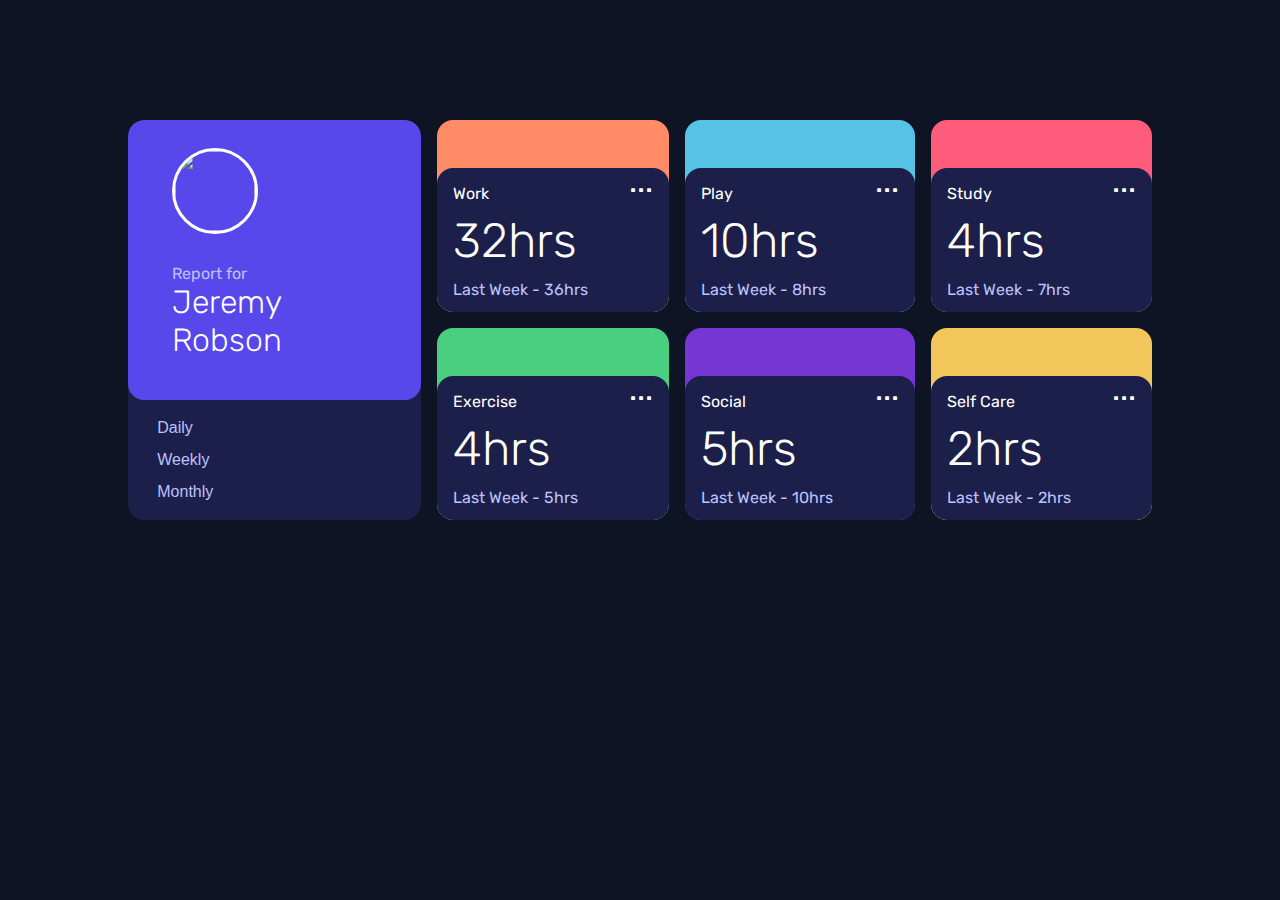
==== index.html @ c0d8f6fe "Add files via upload" ====
<!DOCTYPE html>
<html lang="en">
<head>
    <meta charset="UTF-8">
    <meta http-equiv="X-UA-Compatible" content="IE=edge">
    <meta name="viewport" content="width=device-width, initial-scale=1.0">
    <title>Time Tracking Data</title>
    <link rel="stylesheet" href="index.css">
    <link rel="preconnect" href="https://fonts.googleapis.com">
<link rel="preconnect" href="https://fonts.gstatic.com" crossorigin>
<link href="https://fonts.googleapis.com/css2?family=Rubik:wght@300;400;500&display=swap" rel="stylesheet"> 
</head>
<body>
    <main>
      <section>
        <div id="inner_details">
            <div class="details">
                <img src="images/image-jeremy.png" alt="">
                <div class="name">Report for<br><h1>Jeremy Robson</h1></div>
            </div>
        </div>
        <div class="calendar">
            <div class="inner_calendar">
            <button id="daily">Daily</button><br><button id="weekly">Weekly</button><br><button id="monthly">Monthly</button>
            </div>
        </div>
      </section>
        <section ><article>
            <div class="classes_container">
                <div id="class_one" class="classes">Work</div><div class="dots">...</div>
            </div>
            <div class="times">32hrs</div>
            <div class="previous_time">Last Week - 36hrs</div>
        </article></section>
        <section ><article>
            <div class="classes_container">
                <div id="class_two" class="classes">Play</div><div class="dots">...</div>
            </div>
            <div class="times">10hrs</div>
            <div class="previous_time">Last Week - 8hrs</div>
        </article></section>
        <section ><article>
            <div class="classes_container">
                <div id="class_three" class="classes">Study</div><div class="dots">...</div>
            </div>
            <div class="times">4hrs</div>
            <div class="previous_time">Last Week - 7hrs</div>
        </article></section>
        <section ><article>
            <div class="classes_container">
                <div id="class_four" class="classes">Exercise</div><div class="dots">...</div>
            </div>
            <div class="times">4hrs</div>
            <div class="previous_time">Last Week - 5hrs</div>
        </article></section>
        <section ><article>
             <div class="classes_container">
                <div id="class_five" class="classes">Social</div><div class="dots">...</div>
            </div>
            <div class="times">5hrs</div>
            <div class="previous_time">Last Week - 10hrs</div>
        </article></section>
        <section ><article>
            <div class="classes_container">
                <div id="class_six" class="classes">Self Care</div><div class="dots">...</div>
            </div>
            <div class="times">2hrs</div>
            <div class="previous_time">Last Week - 2hrs</div>
        </article></section>
        
    </main>
    

    <script src="index.js"></script>
</body>
</html>
---- index.css ----
*{
    margin:0;
    padding:0;
}

body{
    height:30rem;
    width:100%;
    background:hsl(226, 43%, 10%);
    display:flex;
    justify-content: center;
    align-items: center;
    font-family: 'Rubik', sans-serif;
}

main{
    height:25rem;
    width:80%;
    background: rgba(255, 0, 0, 0);
    translate:0 5rem 0;
    display:grid;
    grid-template-areas:
    
    "one two three four"
    "one five six seven";

    gap:1rem;
   
}

main section:nth-child(n){
    overflow: hidden;
   }

/* main child sections */

main section:nth-child(1){
    background:hsl(235, 46%, 20%);
    grid-area:one;
    display:grid;
    grid-template-rows: 70% 30%;
    border-radius: 1rem;
}

main section:nth-child(2){
background:hsl(15, 100%, 70%);;
grid-area:two;
background-image:url(images/icon-work.svg);
background-repeat: no-repeat;
background-position: right  top ;
border-radius: 1rem;
    display:flex;
    align-items: flex-end;
}

main section:nth-child(3){
    background:hsl(195, 74%, 62%);
    grid-area:three;
    background-image:url(images/icon-play.svg);
    background-repeat: no-repeat;
    background-position: right  top ;
    border-radius: 1rem;
    display:flex;
    align-items: flex-end;
}

main section:nth-child(4){
    background:hsl(348, 100%, 68%);
    grid-area:four;
    background-image:url(images/icon-study.svg);
    background-repeat: no-repeat;
    background-position: right  top ;
    border-radius: 1rem;
    display:flex;
    align-items: flex-end;
}

main section:nth-child(5){
    background:hsl(145, 58%, 55%);
    grid-area:five;
    background-image:url(images/icon-exercise.svg);
    background-repeat: no-repeat;
    background-position: right  top ;
    border-radius: 1rem;
    display:flex;
    align-items: flex-end;
}

main section:nth-child(6){
    background:hsl(264, 64%, 52%);
    grid-area:six;
    background-image:url(images/icon-social.svg);
    background-repeat: no-repeat;
    background-position: right  top ;
    border-radius: 1rem;
    display:flex;
    align-items: flex-end;

}

main section:nth-child(7){
    background:hsl(43, 84%, 65%);
    grid-area:seven;
    background-image:url(images/icon-self-care.svg);
    background-repeat: no-repeat;
    background-position:right   top ;
    border-radius: 1rem;
    display:flex;
    align-items: flex-end;
}

/*main child articles */
main section article:nth-child(n){
height:75%;
width:100%;
background:  hsl(235, 46%, 20%);
border-radius: 1rem;
z-index: 99;
display:grid;
}
.details{
    height:80%;
    width: 70%;
    background: none;
    display:grid;
    gap:1rem;
}
#inner_details{
    background: hsl(246, 80%, 60%);
    display:flex;
    justify-content: center;
    align-items: center;
    border-radius: 1rem;
    color:white;
   
}
/*images*/

img{
    width:5rem;
    height:5rem;
    border-style:solid;
    border-radius: 50%;
}

/*styling*/
h1{
    font-size:2rem;
    font-weight: 300;
    color:white;
}
.name{
    color:hsl(236, 100%, 87%);
}
.calendar{
    background:none;
    display:flex;
    align-items: center;
    justify-content: center;
}

.inner_calendar{
    background:none;
    line-height:2rem;
    width:80%;
    height:80%;
    color:hsl(236, 100%, 87%);
}
button{
    background:none;
    border:none;
    color:hsl(236, 100%, 87%);
    transition:0.3s;
    font-size: 1rem;
}
button:hover{
    color:white;
    cursor: pointer;
}

/*article childrens */
.classes_container{
  padding:1rem;
  display:flex;
  justify-content: space-between;
  color:white;
  height:1rem;
}
.dots{
    display:flex;
    align-items: flex-end;
    font-size: 2rem;
    background:none;
    height:1rem;
    
}

.times{
    padding:1rem;
    font-size: 3rem;
    height:1rem;
    display:flex;
    align-items: center;
    color:white;
    font-weight: 300;
}

.previous_time{
    padding:1rem;
    height:1rem;
    color:hsl(236, 100%, 87%);
}

/*media layout*/
@media screen and (max-width:55rem){
    .classes_container{
        font-size: 0.8rem;
    }
    .previous_time{
        font-size:0.62rem;
    }
    .times{
        font-size:2rem;
    }
    h1{
        font-size:1.7rem;
    }
}
@media screen and (max-width:40rem) {
    body{
        min-width: 234px;
    }
    main{
        grid-template-areas: 
        "one"
        "two"
        "three"
        "four"
        "five"
        "six"
        "seven"
        ;   }
    main section:nth-child(n){
        height:10rem;
     }

     .inner_calendar{
       display: flex;
       justify-content: space-between;

     }

     .details{
        display:flex;
        align-items: center;
        width:80%;
     }
     img{
        height:3.2rem;
        width:3.2rem;
     }
     h1{
        display:flex;
        font-size:1.2rem;
     }
     main section article:nth-child(n){
        grid-template-areas: 
        "one one"
        "two three"
        ;
     }
     .classes_container{
        grid-area: one;
        font-size: large;
     }
     .times{
        grid-area:two;
        
     }
     .previous_time{
        grid-area:three;
        display:flex;
        justify-content: flex-end;
        font-size: 0.8rem;
     }
}
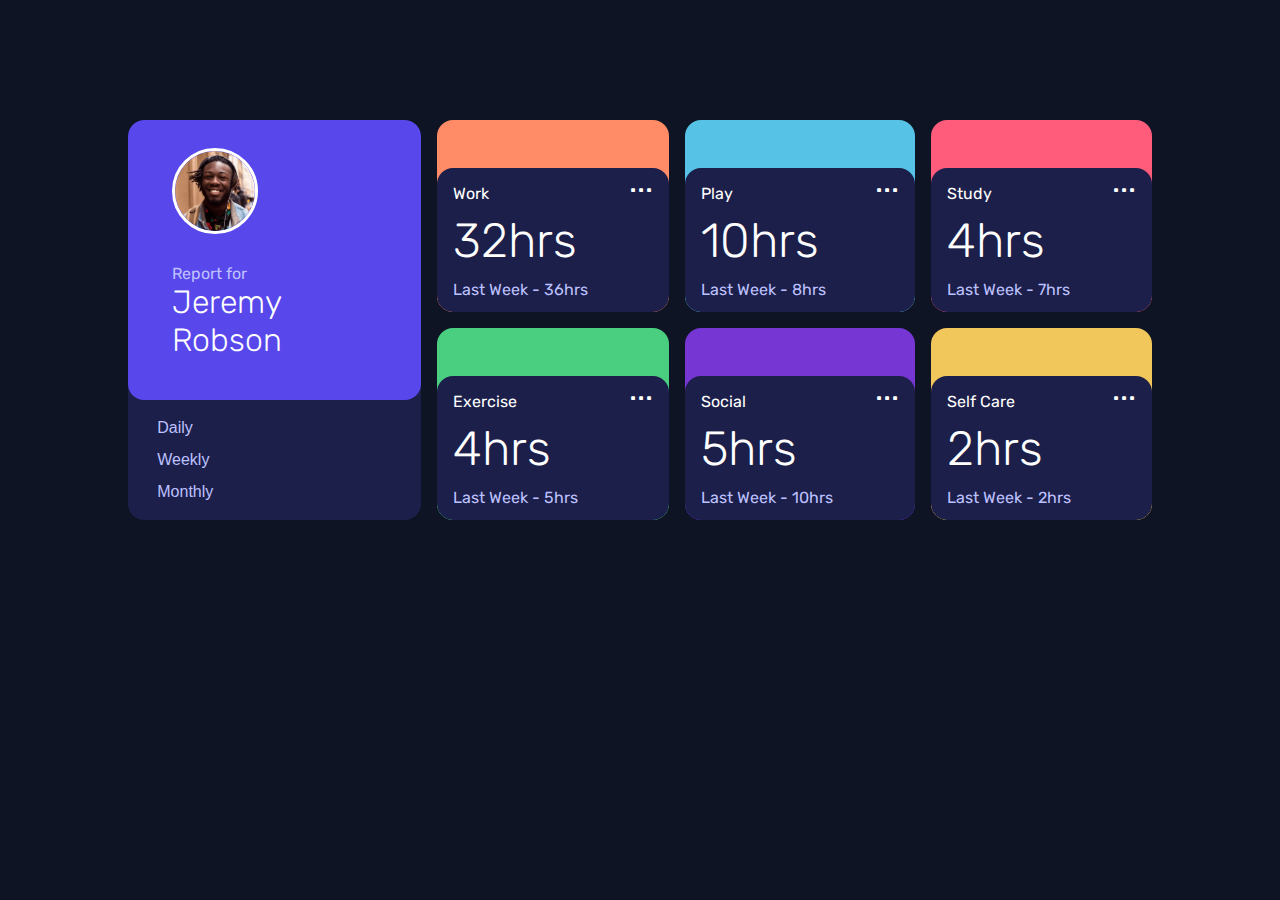
==== commit 3d3d3705: "Update index.html" ====
--- a/index.html
+++ b/index.html
@@ -15,7 +15,7 @@
       <section>
         <div id="inner_details">
             <div class="details">
-                <img src="images/image-jeremy.png" alt="">
+                <img src="image-jeremy.png" alt="">
                 <div class="name">Report for<br><h1>Jeremy Robson</h1></div>
             </div>
         </div>
@@ -73,4 +73,4 @@
 
     <script src="index.js"></script>
 </body>
-</html>+</html>
